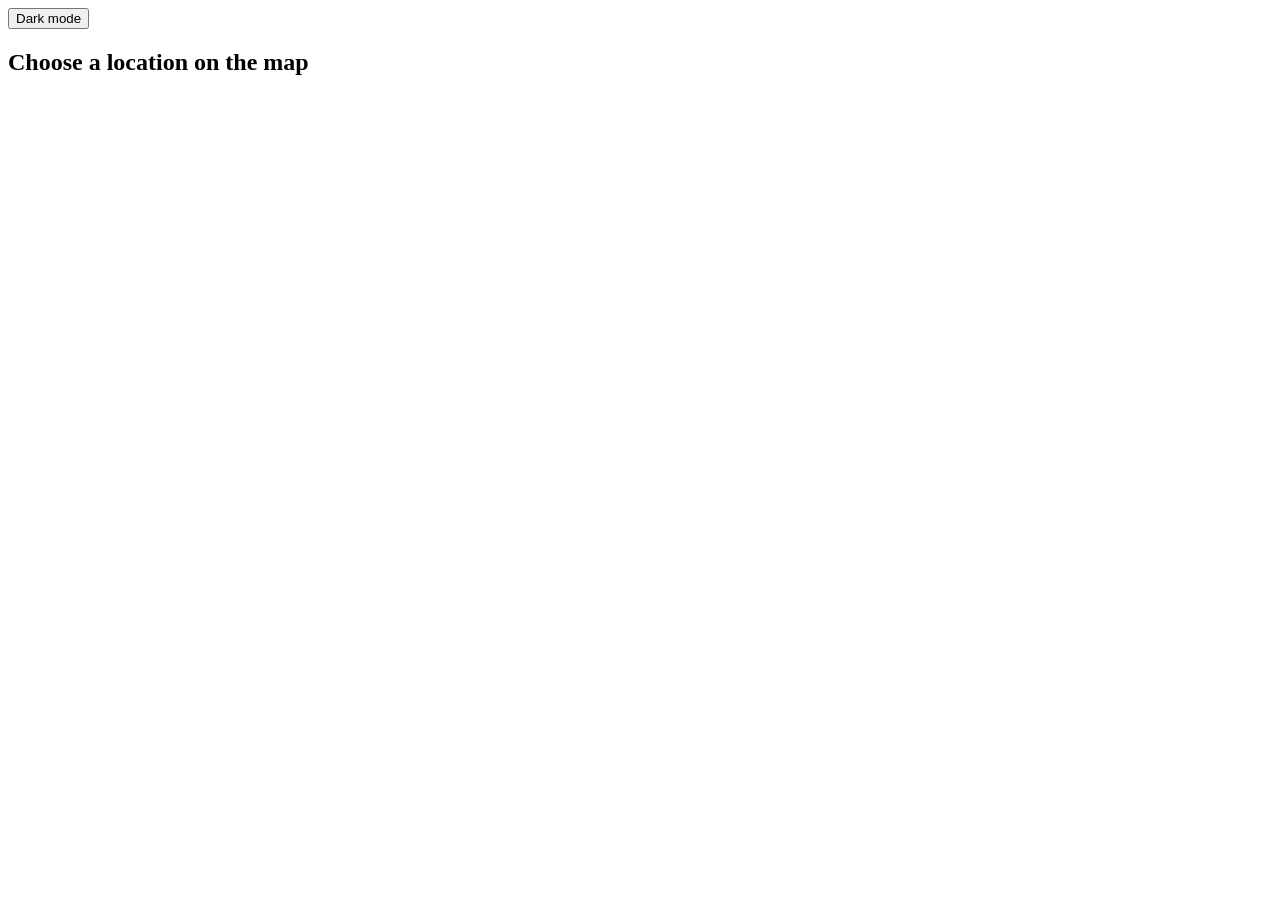
==== index.html @ 20ae3f91 "html file renamed to index from s and  I changed source of java script and css to main file" ====
<!DOCTYPE html>
<html lang="en">
<head>
    <meta charset="UTF-8">
    <meta name="viewport" content="width=device-width, initial-scale=1.0">
    <title>Trip</title>
    <link rel="stylesheet" href="https://static.neshan.org/sdk/mapboxgl/v1.13.2/neshan-sdk/v1.1.3/index.css">
    <link rel="stylesheet" href="css/style.css">
</head>
<body>
    <button>Dark mode</button>
    <div id="city">
        <h2 id="title">Choose a location on the map</h2>
    </div>
    <div id="map"></div>
    <div id="suggestions"></div>
    <script src="https://static.neshan.org/sdk/mapboxgl/v1.13.2/neshan-sdk/v1.1.3/index.js"></script>
    <script src="JavaScript/script.js"></script>
</body>
</html>
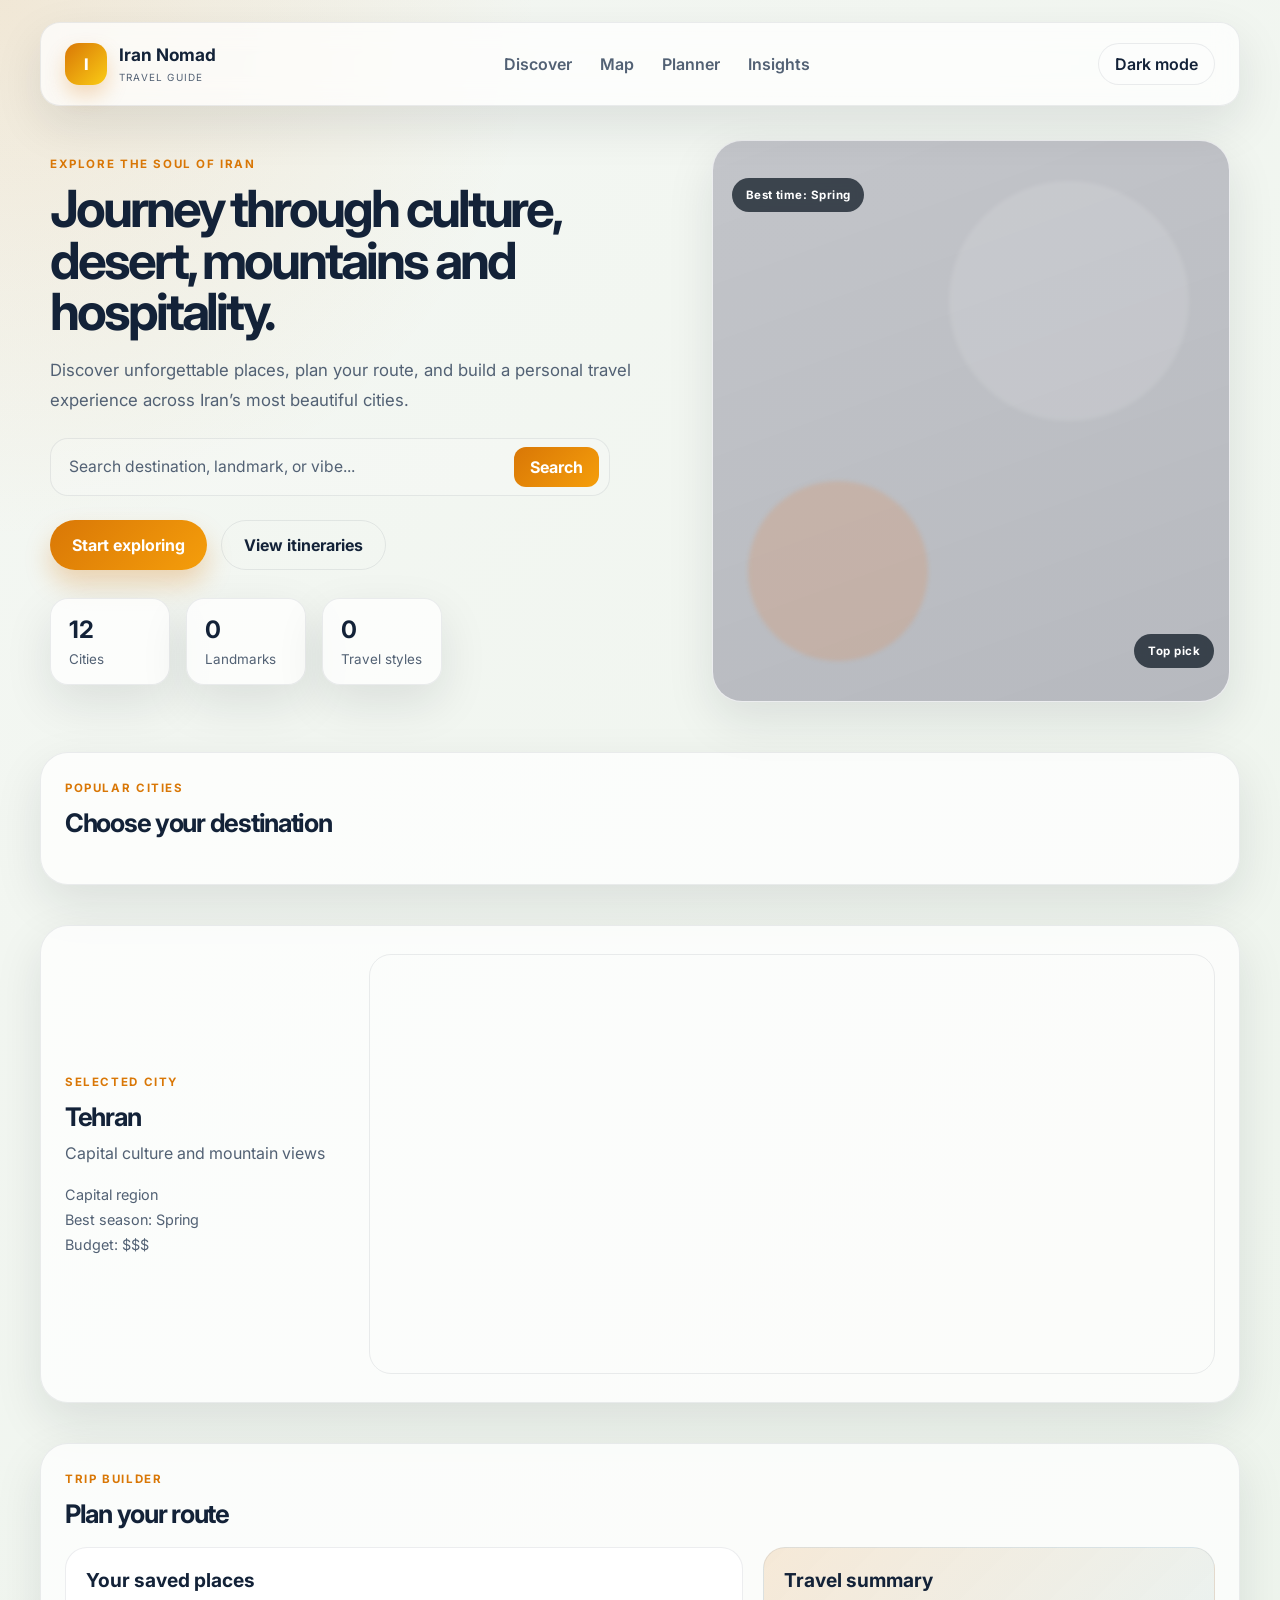
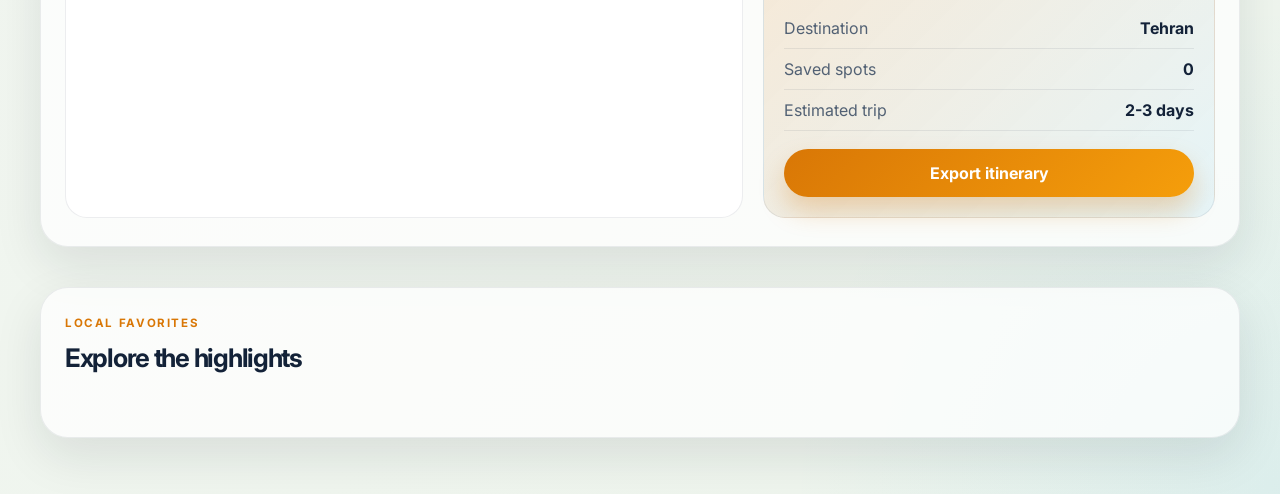
==== commit df3269e2: "user interface added and some little bug fix" ====
--- a/index.html
+++ b/index.html
@@ -3,17 +3,147 @@
 <head>
     <meta charset="UTF-8">
     <meta name="viewport" content="width=device-width, initial-scale=1.0">
-    <title>Trip</title>
+    <meta name="theme-color" content="#0f172a">
+    <title>Iran Nomad | Discover Iran</title>
+    <link rel="preconnect" href="https://fonts.googleapis.com">
+    <link rel="preconnect" href="https://fonts.gstatic.com" crossorigin>
+    <link href="https://fonts.googleapis.com/css2?family=Inter:wght@400;500;600;700;800&family=Vazirmatn:wght@400;500;700;800&display=swap" rel="stylesheet">
     <link rel="stylesheet" href="https://static.neshan.org/sdk/mapboxgl/v1.13.2/neshan-sdk/v1.1.3/index.css">
     <link rel="stylesheet" href="css/style.css">
 </head>
 <body>
-    <button>Dark mode</button>
-    <div id="city">
-        <h2 id="title">Choose a location on the map</h2>
+    <div class="page-shell">
+        <header class="topbar">
+            <div class="brand-wrap">
+                <div class="brand-mark">I</div>
+                <div>
+                    <span class="brand-name">Iran Nomad</span>
+                    <small>travel guide</small>
+                </div>
+            </div>
+
+            <nav class="main-nav">
+                <a href="#discover">Discover</a>
+                <a href="#map-panel">Map</a>
+                <a href="#planner">Planner</a>
+                <a href="#insights">Insights</a>
+            </nav>
+
+            <div class="header-actions">
+                <button id="theme-toggle" class="theme-toggle" type="button">
+                    <span>Dark mode</span>
+                </button>
+            </div>
+        </header>
+
+        <main>
+            <section class="hero" id="discover">
+                <div class="hero-copy">
+                    <p class="eyebrow">Explore the soul of Iran</p>
+                    <h1>Journey through culture, desert, mountains and hospitality.</h1>
+                    <p class="hero-text">
+                        Discover unforgettable places, plan your route, and build a personal travel experience across Iran’s most beautiful cities.
+                    </p>
+
+                    <div class="search-box">
+                        <input id="city-search" type="text" placeholder="Search destination, landmark, or vibe..." aria-label="Search destinations">
+                        <button type="button" class="search-btn">Search</button>
+                    </div>
+
+                    <div class="hero-actions">
+                        <button class="primary-btn" type="button">Start exploring</button>
+                        <button class="secondary-btn" type="button">View itineraries</button>
+                    </div>
+
+                    <div class="stats-row">
+                        <div class="stat-card">
+                            <strong id="city-total">12</strong>
+                            <span>Cities</span>
+                        </div>
+                        <div class="stat-card">
+                            <strong id="place-total">0</strong>
+                            <span>Landmarks</span>
+                        </div>
+                        <div class="stat-card">
+                            <strong id="category-total">0</strong>
+                            <span>Travel styles</span>
+                        </div>
+                    </div>
+                </div>
+
+                <div class="hero-visual">
+                    <div class="floating-badge badge-top">Best time: Spring</div>
+                    <div class="floating-badge badge-bottom">Top pick</div>
+                    <div class="hero-image-card">
+                        <div class="hero-art" aria-label="Iran landscape artwork"></div>
+                    </div>
+                </div>
+            </section>
+
+            <section class="city-picker-wrap">
+                <div class="section-heading">
+                    <p class="eyebrow">Popular cities</p>
+                    <h2>Choose your destination</h2>
+                </div>
+                <div id="city-selector" class="city-selector" aria-label="City selector"></div>
+            </section>
+
+            <section class="map-panel" id="map-panel">
+                <div class="map-info">
+                    <p class="eyebrow">Selected city</p>
+                    <h2 id="selected-city">Tehran</h2>
+                    <p id="city-subtitle">Capital culture and mountain views</p>
+                    <div class="city-meta">
+                        <span id="city-region">Capital region</span>
+                        <span id="city-season">Best season: Spring</span>
+                        <span id="city-budget">Budget: $$$</span>
+                    </div>
+                </div>
+
+                <div id="map" aria-label="Map of Iran"></div>
+            </section>
+
+            <section id="planner" class="planner-section">
+                <div class="section-heading">
+                    <p class="eyebrow">Trip builder</p>
+                    <h2>Plan your route</h2>
+                </div>
+
+                <div class="planner-grid">
+                    <div class="planner-panel">
+                        <h3>Your saved places</h3>
+                        <ul id="planner-list" class="planner-list"></ul>
+                    </div>
+                    <div class="planner-panel accent-panel">
+                        <h3>Travel summary</h3>
+                        <div class="summary-item">
+                            <span>Destination</span>
+                            <strong id="summary-city">Tehran</strong>
+                        </div>
+                        <div class="summary-item">
+                            <span>Saved spots</span>
+                            <strong id="summary-count">0</strong>
+                        </div>
+                        <div class="summary-item">
+                            <span>Estimated trip</span>
+                            <strong id="summary-trip">2-3 days</strong>
+                        </div>
+                        <button class="primary-btn full-width" type="button">Export itinerary</button>
+                    </div>
+                </div>
+            </section>
+
+            <section class="discover-grid" id="insights">
+                <div class="discover-header">
+                    <p class="eyebrow">Local favorites</p>
+                    <h2 id="title">Explore the highlights</h2>
+                </div>
+                <div class="filter-bar" id="filter-bar" aria-label="Attraction filters"></div>
+                <div id="suggestions" class="suggestions-grid"></div>
+            </section>
+        </main>
     </div>
-    <div id="map"></div>
-    <div id="suggestions"></div>
+
     <script src="https://static.neshan.org/sdk/mapboxgl/v1.13.2/neshan-sdk/v1.1.3/index.js"></script>
     <script src="JavaScript/script.js"></script>
 </body>
--- a/css/style.css
+++ b/css/style.css
@@ -0,0 +1,650 @@
+:root {
+    --bg: #f4f7f3;
+    --bg-soft: #edf4ec;
+    --panel: rgba(255, 255, 255, 0.72);
+    --panel-strong: #ffffff;
+    --card: #ffffff;
+    --text: #132238;
+    --text-soft: #526174;
+    --line: rgba(19, 34, 56, 0.08);
+    --accent: #d97706;
+    --accent-soft: rgba(217, 119, 6, 0.14);
+    --shadow: 0 18px 48px rgba(20, 32, 42, 0.10);
+    --success: #0f766e;
+}
+
+body.dark {
+    --bg: #08131e;
+    --bg-soft: #101f2f;
+    --panel: rgba(12, 20, 31, 0.78);
+    --panel-strong: #0f1d2d;
+    --card: #112235;
+    --text: #ecf3ff;
+    --text-soft: #b5c2d3;
+    --line: rgba(220, 231, 241, 0.08);
+    --accent: #fbbf24;
+    --accent-soft: rgba(251, 191, 36, 0.12);
+    --shadow: 0 18px 48px rgba(0, 0, 0, 0.35);
+    --success: #2dd4bf;
+}
+
+* {
+    box-sizing: border-box;
+}
+
+html {
+    scroll-behavior: smooth;
+}
+
+body {
+    margin: 0;
+    min-height: 100vh;
+    background:
+        radial-gradient(circle at top left, rgba(217, 119, 6, 0.12), transparent 22%),
+        radial-gradient(circle at bottom right, rgba(14, 165, 233, 0.08), transparent 20%),
+        linear-gradient(135deg, var(--bg) 0%, var(--bg-soft) 100%);
+    color: var(--text);
+    font-family: 'Inter', 'Vazirmatn', sans-serif;
+    transition: background 0.3s ease, color 0.3s ease;
+}
+
+button,
+input,
+select {
+    font: inherit;
+}
+
+img {
+    max-width: 100%;
+    display: block;
+}
+
+button {
+    cursor: pointer;
+}
+
+a {
+    color: inherit;
+}
+
+.page-shell {
+    width: min(1200px, calc(100% - 32px));
+    margin: 0 auto;
+    padding: 22px 0 56px;
+}
+
+.topbar {
+    display: flex;
+    align-items: center;
+    justify-content: space-between;
+    gap: 16px;
+    padding: 20px 24px;
+    background: var(--panel);
+    border: 1px solid var(--line);
+    border-radius: 20px;
+    backdrop-filter: blur(12px);
+    box-shadow: var(--shadow);
+    position: sticky;
+    top: 16px;
+    z-index: 20;
+}
+
+.brand-wrap {
+    display: inline-flex;
+    align-items: center;
+    gap: 12px;
+}
+
+.brand-mark {
+    width: 42px;
+    height: 42px;
+    display: grid;
+    place-items: center;
+    border-radius: 14px;
+    background: linear-gradient(135deg, #d97706, #facc15);
+    color: #fff;
+    font-weight: 800;
+    box-shadow: 0 10px 20px rgba(217, 119, 6, 0.25);
+}
+
+.brand-name {
+    display: block;
+    font-size: 1.08rem;
+    font-weight: 700;
+}
+
+.brand-wrap small {
+    color: var(--text-soft);
+    letter-spacing: 0.12em;
+    text-transform: uppercase;
+    font-size: 0.62rem;
+}
+
+.main-nav {
+    display: flex;
+    align-items: center;
+    gap: 28px;
+}
+
+.main-nav a {
+    text-decoration: none;
+    color: var(--text-soft);
+    font-weight: 600;
+    transition: color 0.2s ease;
+}
+
+.main-nav a:hover {
+    color: var(--text);
+}
+
+.header-actions {
+    display: flex;
+    align-items: center;
+    gap: 12px;
+}
+
+.theme-toggle {
+    border: 1px solid var(--line);
+    background: rgba(255,255,255,0.15);
+    color: var(--text);
+    border-radius: 999px;
+    padding: 10px 16px;
+    font-weight: 600;
+    transition: transform 0.2s ease, background 0.2s ease;
+}
+
+.theme-toggle:hover {
+    transform: translateY(-1px);
+}
+
+.hero {
+    display: grid;
+    grid-template-columns: 1.1fr 0.9fr;
+    gap: 28px;
+    align-items: center;
+    padding: 34px 10px 10px;
+}
+
+.hero-copy {
+    padding: 14px 0;
+}
+
+.eyebrow {
+    margin: 0 0 12px;
+    color: var(--accent);
+    text-transform: uppercase;
+    letter-spacing: 0.14em;
+    font-size: 0.72rem;
+    font-weight: 700;
+}
+
+.hero h1 {
+    margin: 0;
+    font-size: clamp(2.6rem, 4vw, 4.6rem);
+    line-height: 1;
+    letter-spacing: -0.06em;
+}
+
+.hero-text {
+    margin-top: 18px;
+    max-width: 620px;
+    color: var(--text-soft);
+    font-size: 1.05rem;
+    line-height: 1.8;
+}
+
+.search-box {
+    margin-top: 22px;
+    display: flex;
+    align-items: center;
+    gap: 12px;
+    background: rgba(255,255,255,0.2);
+    border: 1px solid var(--line);
+    border-radius: 18px;
+    padding: 8px 10px 8px 16px;
+    max-width: 560px;
+}
+
+.search-box input {
+    flex: 1;
+    border: none;
+    outline: none;
+    background: transparent;
+    color: var(--text);
+    font-size: 0.98rem;
+    min-width: 0;
+}
+
+.search-box input::placeholder {
+    color: var(--text-soft);
+}
+
+.search-btn {
+    border: none;
+    border-radius: 12px;
+    background: linear-gradient(135deg, var(--accent), #f59e0b);
+    color: #fff;
+    padding: 10px 16px;
+    font-weight: 700;
+}
+
+.hero-actions {
+    margin-top: 24px;
+    display: flex;
+    gap: 14px;
+    flex-wrap: wrap;
+}
+
+.primary-btn,
+.secondary-btn {
+    border: none;
+    border-radius: 999px;
+    padding: 14px 22px;
+    font-weight: 700;
+    transition: transform 0.2s ease, box-shadow 0.2s ease;
+}
+
+.primary-btn:hover,
+.secondary-btn:hover {
+    transform: translateY(-1px);
+}
+
+.primary-btn {
+    background: linear-gradient(135deg, var(--accent), #f59e0b);
+    color: #fff;
+    box-shadow: 0 14px 26px rgba(217, 119, 6, 0.28);
+}
+
+.secondary-btn {
+    background: transparent;
+    border: 1px solid var(--line);
+    color: var(--text);
+}
+
+.stats-row {
+    display: flex;
+    gap: 16px;
+    flex-wrap: wrap;
+    margin-top: 28px;
+}
+
+.stat-card {
+    min-width: 120px;
+    padding: 16px 18px;
+    background: var(--panel);
+    border: 1px solid var(--line);
+    border-radius: 18px;
+    box-shadow: var(--shadow);
+}
+
+.stat-card strong {
+    display: block;
+    font-size: 1.5rem;
+    margin-bottom: 4px;
+}
+
+.stat-card span {
+    color: var(--text-soft);
+    font-size: 0.84rem;
+}
+
+.hero-visual {
+    position: relative;
+    min-height: 520px;
+    display: grid;
+    place-items: center;
+}
+
+.hero-image-card {
+    width: min(100%, 520px);
+    border-radius: 30px;
+    overflow: hidden;
+    background: var(--card);
+    box-shadow: var(--shadow);
+    border: 1px solid var(--line);
+}
+
+.hero-art {
+    position: relative;
+    width: 100%;
+    height: 560px;
+    background:
+        linear-gradient(160deg, rgba(15, 23, 42, 0.25), rgba(15, 23, 42, 0.3)),
+        url('https://images.unsplash.com/photo-1516891883546-73d7836c99f7?auto=format&fit=crop&w=1200&q=80') center/cover no-repeat;
+}
+
+.hero-art::before,
+.hero-art::after {
+    content: "";
+    position: absolute;
+    border-radius: 50%;
+    filter: blur(2px);
+}
+
+.hero-art::before {
+    width: 240px;
+    height: 240px;
+    right: 40px;
+    top: 40px;
+    background: rgba(255,255,255,0.12);
+}
+
+.hero-art::after {
+    width: 180px;
+    height: 180px;
+    left: 35px;
+    bottom: 40px;
+    background: rgba(249, 115, 22, 0.15);
+}
+
+.floating-badge {
+    position: absolute;
+    padding: 10px 14px;
+    border-radius: 999px;
+    background: rgba(8, 19, 30, 0.72);
+    color: #fff;
+    font-size: 0.72rem;
+    font-weight: 700;
+    letter-spacing: 0.04em;
+    backdrop-filter: blur(6px);
+    z-index: 2;
+}
+
+.badge-top {
+    top: 38px;
+    left: 20px;
+}
+
+.badge-bottom {
+    right: 16px;
+    bottom: 34px;
+}
+
+.city-picker-wrap,
+.map-panel,
+.discover-grid,
+.planner-section {
+    margin-top: 40px;
+    background: var(--panel);
+    border: 1px solid var(--line);
+    border-radius: 28px;
+    box-shadow: var(--shadow);
+    padding: 28px 24px;
+}
+
+.section-heading,
+.discover-header {
+    margin-bottom: 18px;
+}
+
+.section-heading h2,
+.discover-header h2,
+.map-info h2 {
+    margin: 0;
+    font-size: clamp(1.6rem, 2vw, 2.5rem);
+    letter-spacing: -0.05em;
+}
+
+.city-selector {
+    display: flex;
+    flex-wrap: wrap;
+    gap: 12px;
+}
+
+.city-chip {
+    border: 1px solid var(--line);
+    background: transparent;
+    color: var(--text);
+    border-radius: 999px;
+    padding: 10px 16px;
+    font-weight: 600;
+    transition: all 0.2s ease;
+}
+
+.city-chip:hover,
+.city-chip.active {
+    background: linear-gradient(135deg, var(--accent), #f59e0b);
+    color: white;
+    border-color: transparent;
+    box-shadow: 0 12px 24px rgba(217, 119, 6, 0.22);
+}
+
+.map-panel {
+    display: grid;
+    grid-template-columns: 280px 1fr;
+    gap: 24px;
+    align-items: center;
+}
+
+.map-info {
+    padding-right: 8px;
+}
+
+#city-subtitle {
+    color: var(--text-soft);
+    margin-top: 8px;
+    line-height: 1.7;
+}
+
+.city-meta {
+    display: flex;
+    flex-direction: column;
+    gap: 8px;
+    margin-top: 18px;
+    color: var(--text-soft);
+    font-size: 0.9rem;
+}
+
+#map {
+    width: 100%;
+    min-height: 420px;
+    border-radius: 22px;
+    overflow: hidden;
+    border: 1px solid var(--line);
+    box-shadow: inset 0 0 0 1px rgba(255,255,255,0.08);
+}
+
+.planner-grid {
+    display: grid;
+    grid-template-columns: 1.2fr 0.8fr;
+    gap: 20px;
+}
+
+.planner-panel {
+    background: var(--card);
+    border: 1px solid var(--line);
+    border-radius: 22px;
+    padding: 20px;
+}
+
+.planner-panel h3 {
+    margin: 0 0 16px;
+    font-size: 1.2rem;
+}
+
+.planner-list {
+    list-style: none;
+    margin: 0;
+    padding: 0;
+    display: flex;
+    flex-direction: column;
+    gap: 12px;
+}
+
+.planner-item {
+    display: flex;
+    justify-content: space-between;
+    align-items: center;
+    gap: 12px;
+    padding: 12px 14px;
+    border: 1px solid var(--line);
+    border-radius: 14px;
+    background: rgba(255,255,255,0.04);
+}
+
+.planner-item strong {
+    display: block;
+    font-size: 0.96rem;
+}
+
+.planner-item small {
+    color: var(--text-soft);
+}
+
+.planner-item button {
+    border: none;
+    background: transparent;
+    color: var(--accent);
+    font-weight: 700;
+}
+
+.planner-empty {
+    padding: 16px;
+    border-radius: 14px;
+    border: 1px dashed var(--line);
+    color: var(--text-soft);
+}
+
+.accent-panel {
+    background: linear-gradient(135deg, rgba(217, 119, 6, 0.14), rgba(14, 165, 233, 0.08));
+}
+
+.summary-item {
+    display: flex;
+    justify-content: space-between;
+    gap: 12px;
+    padding: 10px 0;
+    border-bottom: 1px solid var(--line);
+    color: var(--text-soft);
+}
+
+.summary-item strong {
+    color: var(--text);
+}
+
+.full-width {
+    width: 100%;
+    margin-top: 18px;
+}
+
+.filter-bar {
+    display: flex;
+    flex-wrap: wrap;
+    gap: 10px;
+    margin-bottom: 18px;
+}
+
+.filter-chip {
+    border: 1px solid var(--line);
+    background: transparent;
+    color: var(--text-soft);
+    border-radius: 999px;
+    padding: 8px 12px;
+    font-weight: 600;
+}
+
+.filter-chip.active {
+    background: var(--accent-soft);
+    color: var(--accent);
+    border-color: transparent;
+}
+
+.suggestions-grid {
+    display: grid;
+    grid-template-columns: repeat(auto-fit, minmax(220px, 1fr));
+    gap: 18px;
+}
+
+.place-card {
+    background: var(--card);
+    border: 1px solid var(--line);
+    border-radius: 22px;
+    overflow: hidden;
+    box-shadow: 0 12px 30px rgba(15, 23, 42, 0.08);
+    transition: transform 0.2s ease, box-shadow 0.2s ease;
+}
+
+.place-card:hover {
+    transform: translateY(-6px);
+    box-shadow: 0 16px 34px rgba(15, 23, 42, 0.12);
+}
+
+.place-card img {
+    width: 100%;
+    height: 180px;
+    object-fit: cover;
+}
+
+.place-card .card-body {
+    padding: 14px 14px 16px;
+}
+
+.place-card h3 {
+    margin: 0 0 8px;
+    font-size: 1.02rem;
+}
+
+.place-card p {
+    margin: 0;
+    color: var(--text-soft);
+    line-height: 1.7;
+    font-size: 0.92rem;
+}
+
+.save-btn {
+    margin-top: 12px;
+    border: 1px solid var(--line);
+    background: transparent;
+    color: var(--text);
+    border-radius: 999px;
+    padding: 8px 12px;
+    font-weight: 700;
+}
+
+.save-btn.saved {
+    background: rgba(15, 118, 110, 0.12);
+    border-color: rgba(15, 118, 110, 0.24);
+    color: var(--success);
+}
+
+@media (max-width: 900px) {
+    .topbar {
+        flex-wrap: wrap;
+        justify-content: center;
+    }
+
+    .hero,
+    .map-panel,
+    .planner-grid {
+        grid-template-columns: 1fr;
+    }
+}
+
+@media (max-width: 560px) {
+    .page-shell {
+        width: min(100% - 20px, 1200px);
+    }
+
+    .topbar {
+        padding: 16px 18px;
+    }
+
+    .main-nav {
+        width: 100%;
+        justify-content: center;
+        gap: 14px;
+    }
+
+    .hero h1 {
+        font-size: 2.5rem;
+    }
+
+    .hero-art {
+        height: 420px;
+    }
+
+    .search-box {
+        flex-direction: column;
+        align-items: stretch;
+    }
+}
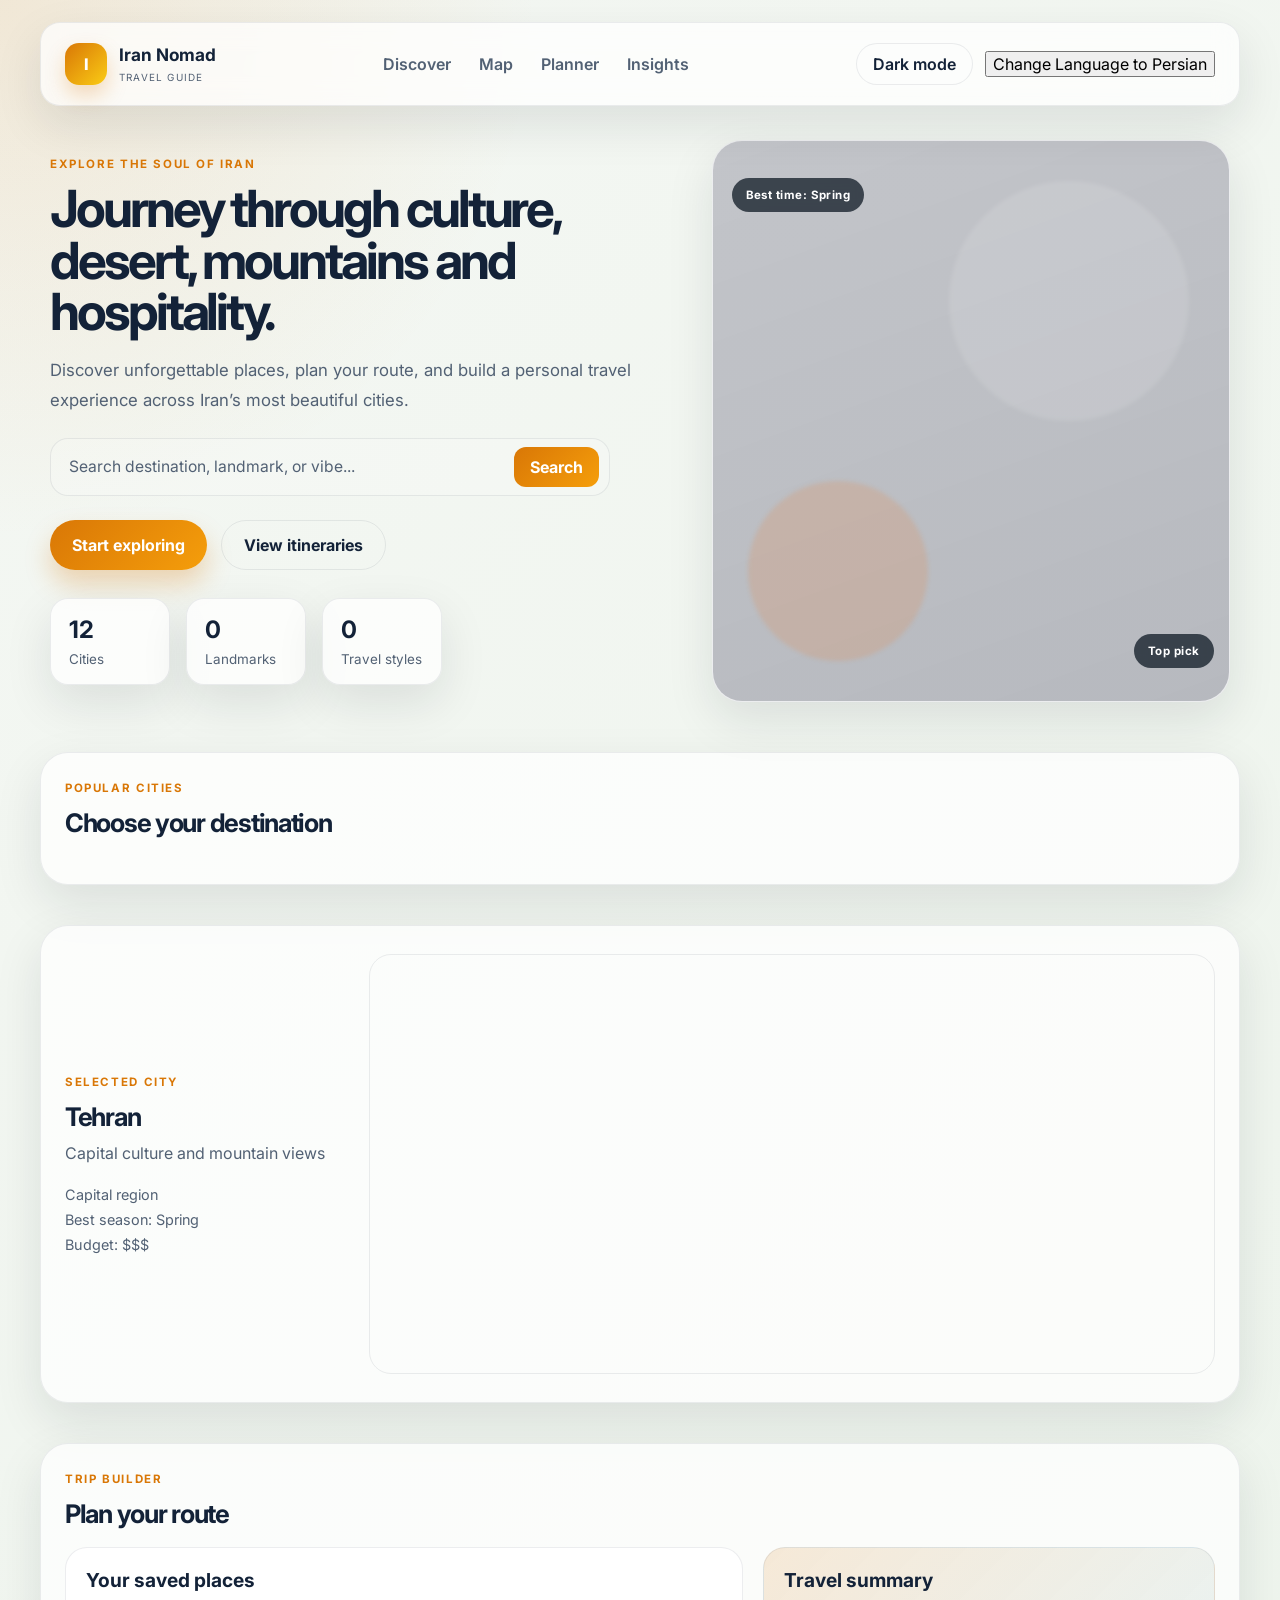
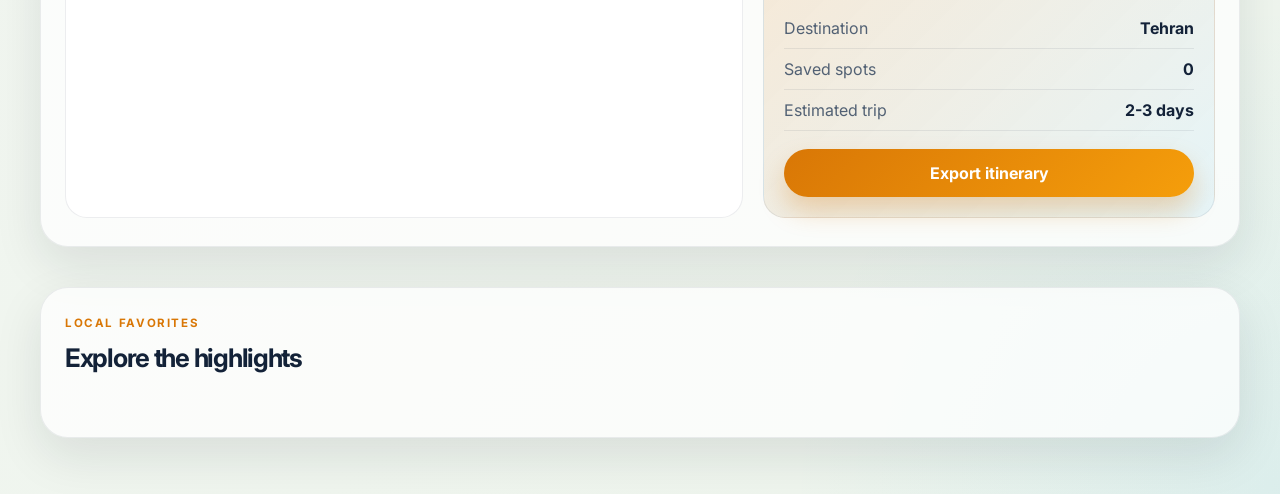
==== commit 80470a6e: "added data-i18n for translate dictionary for a lot of tags in JS and added change language button" ====
--- a/index.html
+++ b/index.html
@@ -17,21 +17,24 @@
             <div class="brand-wrap">
                 <div class="brand-mark">I</div>
                 <div>
-                    <span class="brand-name">Iran Nomad</span>
-                    <small>travel guide</small>
+                    <span class="brand-name" data-i18n="name">Iran Nomad</span>
+                    <small data-i18n="n">travel guide</small>
                 </div>
             </div>
 
             <nav class="main-nav">
-                <a href="#discover">Discover</a>
-                <a href="#map-panel">Map</a>
-                <a href="#planner">Planner</a>
-                <a href="#insights">Insights</a>
+                <a href="#discover" data-i18n="discover">Discover</a>
+                <a href="#map-panel" data-i18n="map">Map</a>
+                <a href="#planner" data-i18n="planner">Planner</a>
+                <a href="#insights" data-i18n="insights">Insights</a>
             </nav>
 
             <div class="header-actions">
                 <button id="theme-toggle" class="theme-toggle" type="button">
                     <span>Dark mode</span>
+                </button>
+                <button id="change-Language" class="change-Language" type="button">
+                    <span data-i18n="languageButton">Change Language to Persian</span>
                 </button>
             </div>
         </header>
@@ -39,34 +42,34 @@
         <main>
             <section class="hero" id="discover">
                 <div class="hero-copy">
-                    <p class="eyebrow">Explore the soul of Iran</p>
-                    <h1>Journey through culture, desert, mountains and hospitality.</h1>
-                    <p class="hero-text">
+                    <p class="eyebrow" data-i18n="text">Explore the soul of Iran</p>
+                    <h1 data-i18n="p">Journey through culture, desert, mountains and hospitality.</h1>
+                    <p class="hero-text" data-i18n="t">
                         Discover unforgettable places, plan your route, and build a personal travel experience across Iran’s most beautiful cities.
                     </p>
 
                     <div class="search-box">
-                        <input id="city-search" type="text" placeholder="Search destination, landmark, or vibe..." aria-label="Search destinations">
-                        <button type="button" class="search-btn">Search</button>
+                        <input id="city-search" type="text" placeholder="Search destination, landmark, or vibe..." aria-label="Search destinations" data-i18n-placeholder="searchbox">
+                        <button type="button" class="search-btn" data-i18n="searchbtn">Search</button>
                     </div>
 
                     <div class="hero-actions">
-                        <button class="primary-btn" type="button">Start exploring</button>
-                        <button class="secondary-btn" type="button">View itineraries</button>
+                        <button class="primary-btn" type="button" data-i18n="Start">Start exploring</button>
+                        <button class="secondary-btn" type="button" data-i18n="View">View itineraries</button>
                     </div>
 
                     <div class="stats-row">
                         <div class="stat-card">
                             <strong id="city-total">12</strong>
-                            <span>Cities</span>
+                            <span data-i18n="citi">Cities</span>
                         </div>
                         <div class="stat-card">
                             <strong id="place-total">0</strong>
-                            <span>Landmarks</span>
+                            <span data-i18n="land">Landmarks</span>
                         </div>
                         <div class="stat-card">
                             <strong id="category-total">0</strong>
-                            <span>Travel styles</span>
+                            <span data-i18n="Travel">Travel styles</span>
                         </div>
                     </div>
                 </div>
@@ -82,15 +85,15 @@
 
             <section class="city-picker-wrap">
                 <div class="section-heading">
-                    <p class="eyebrow">Popular cities</p>
-                    <h2>Choose your destination</h2>
+                    <p class="eyebrow" data-i18n="c">Popular cities</p>
+                    <h2 data-i18n="destination">Choose your destination</h2>
                 </div>
                 <div id="city-selector" class="city-selector" aria-label="City selector"></div>
             </section>
 
             <section class="map-panel" id="map-panel">
                 <div class="map-info">
-                    <p class="eyebrow">Selected city</p>
+                    <p class="eyebrow" data-i18n="selected">Selected city</p>
                     <h2 id="selected-city">Tehran</h2>
                     <p id="city-subtitle">Capital culture and mountain views</p>
                     <div class="city-meta">
@@ -135,7 +138,7 @@
 
             <section class="discover-grid" id="insights">
                 <div class="discover-header">
-                    <p class="eyebrow">Local favorites</p>
+                    <p class="eyebrow" data-i18n="Local">Local favorites</p>
                     <h2 id="title">Explore the highlights</h2>
                 </div>
                 <div class="filter-bar" id="filter-bar" aria-label="Attraction filters"></div>
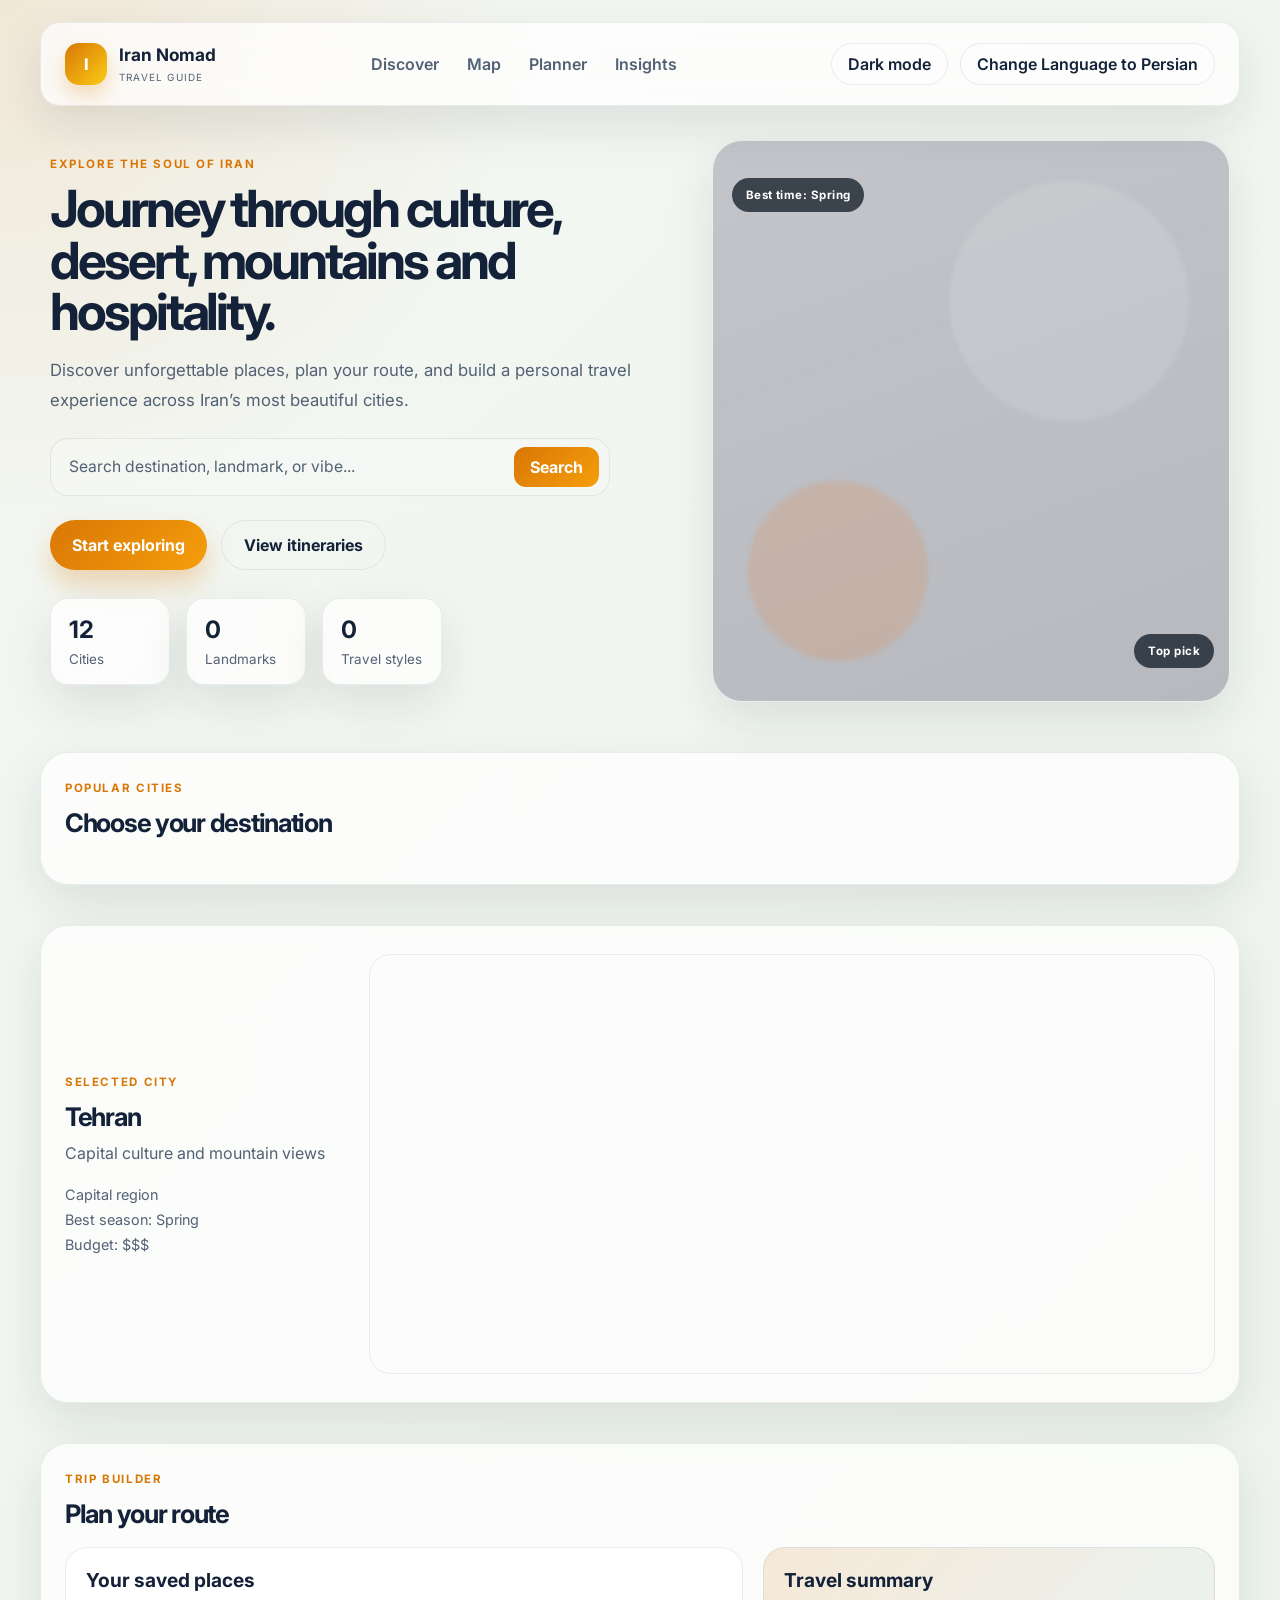
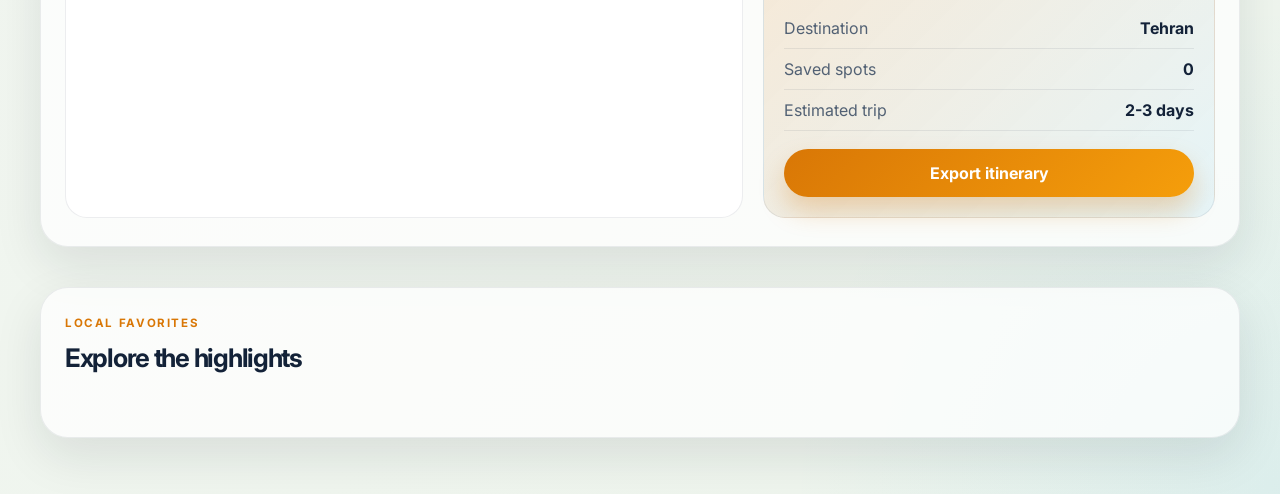
==== commit 145c9283: "added data-i18n in plan section and city meta and for h3s  in planner grid and for export itinerary " ====
--- a/index.html
+++ b/index.html
@@ -97,9 +97,9 @@
                     <h2 id="selected-city">Tehran</h2>
                     <p id="city-subtitle">Capital culture and mountain views</p>
                     <div class="city-meta">
-                        <span id="city-region">Capital region</span>
-                        <span id="city-season">Best season: Spring</span>
-                        <span id="city-budget">Budget: $$$</span>
+                        <span id="city-region" data-i18n="Capital">Capital region</span>
+                        <span id="city-season" data-i18n="citySeason">Best season: Spring</span>
+                        <span id="city-budget" data-i18n="cityBudget">Budget: $$$</span>
                     </div>
                 </div>
 
@@ -108,30 +108,30 @@
 
             <section id="planner" class="planner-section">
                 <div class="section-heading">
-                    <p class="eyebrow">Trip builder</p>
-                    <h2>Plan your route</h2>
+                    <p class="eyebrow" data-i18n="trip">Trip builder</p>
+                    <h2 data-i18n="route">Plan your route</h2>
                 </div>
 
                 <div class="planner-grid">
                     <div class="planner-panel">
-                        <h3>Your saved places</h3>
+                        <h3 data-i18n="save">Your saved places</h3>
                         <ul id="planner-list" class="planner-list"></ul>
                     </div>
                     <div class="planner-panel accent-panel">
-                        <h3>Travel summary</h3>
+                        <h3 data-i18n="summary">Travel summary</h3>
                         <div class="summary-item">
-                            <span>Destination</span>
+                            <span data-i18n="des">Destination</span>
                             <strong id="summary-city">Tehran</strong>
                         </div>
                         <div class="summary-item">
-                            <span>Saved spots</span>
+                            <span data-i18n="saved">Saved spots</span>
                             <strong id="summary-count">0</strong>
                         </div>
                         <div class="summary-item">
-                            <span>Estimated trip</span>
+                            <span data-i18n="Estimated">Estimated trip</span>
                             <strong id="summary-trip">2-3 days</strong>
                         </div>
-                        <button class="primary-btn full-width" type="button">Export itinerary</button>
+                        <button class="primary-btn full-width" type="button" data-i18n="Export">Export itinerary</button>
                     </div>
                 </div>
             </section>
--- a/css/style.css
+++ b/css/style.css
@@ -157,6 +157,20 @@
     transform: translateY(-1px);
 }
 
+.change-Language {
+    border: 1px solid var(--line);
+    background: rgba(255,255,255,0.15);
+    color: var(--text);
+    border-radius: 999px;
+    padding: 10px 16px;
+    font-weight: 600;
+    transition: transform 0.2s ease, background 0.2s ease;
+}
+
+.change-Language:hover {
+    transform: translateY(-1px);
+}
+
 .hero {
     display: grid;
     grid-template-columns: 1.1fr 0.9fr;
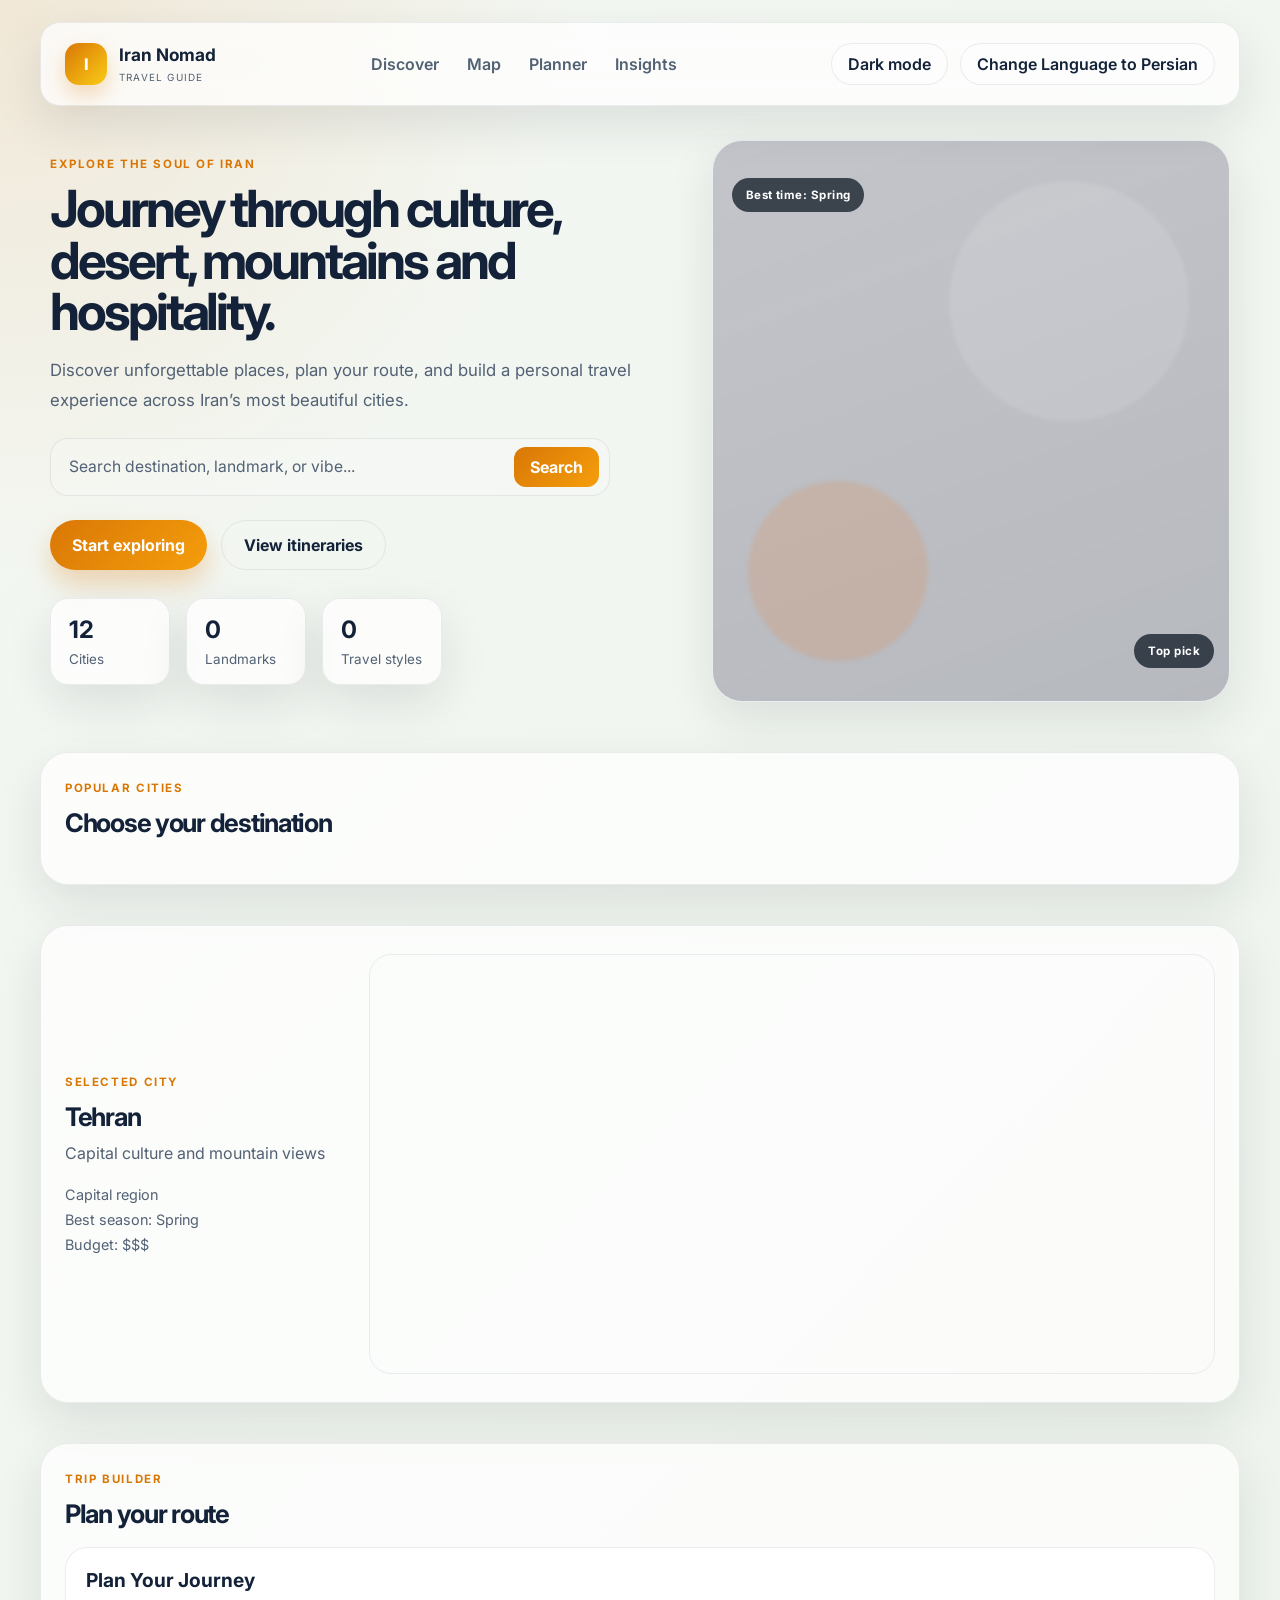
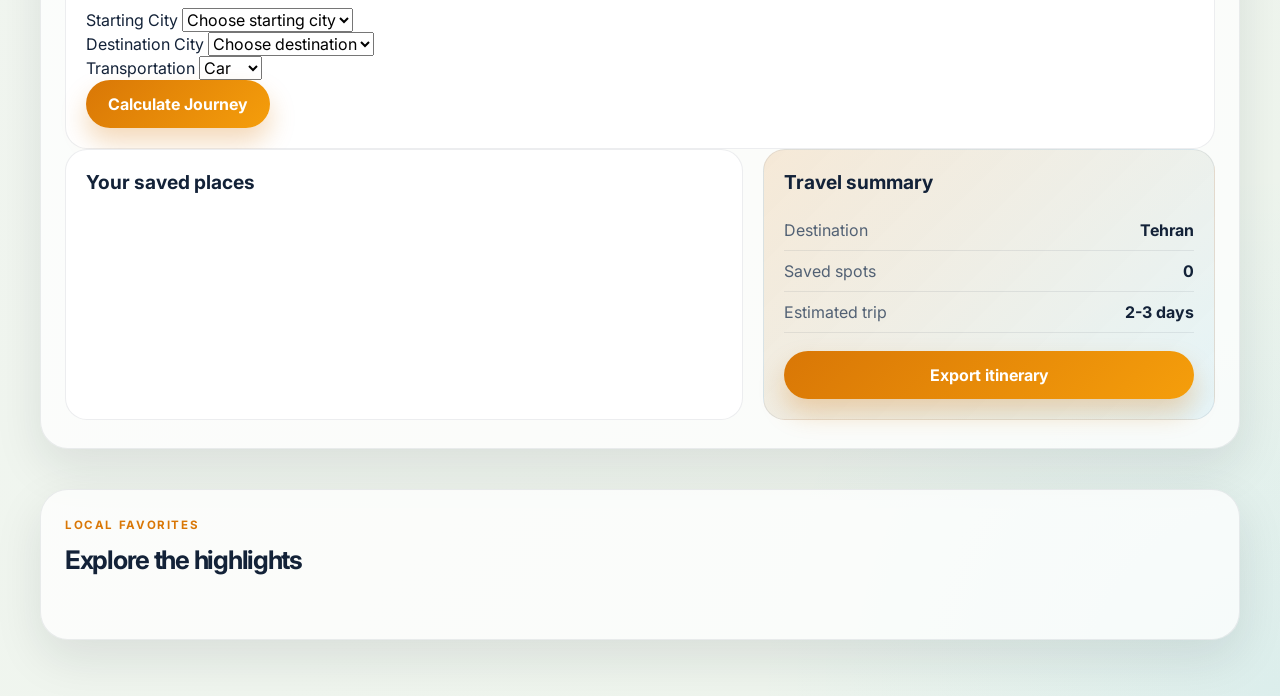
==== commit b17e577c: "added Route planner in html and code sorted" ====
--- a/index.html
+++ b/index.html
@@ -1,153 +1,291 @@
-<!DOCTYPE html>
+<!doctype html>
 <html lang="en">
-<head>
-    <meta charset="UTF-8">
-    <meta name="viewport" content="width=device-width, initial-scale=1.0">
-    <meta name="theme-color" content="#0f172a">
+  <head>
+    <meta charset="UTF-8" />
+    <meta name="viewport" content="width=device-width, initial-scale=1.0" />
+    <meta name="theme-color" content="#0f172a" />
     <title>Iran Nomad | Discover Iran</title>
-    <link rel="preconnect" href="https://fonts.googleapis.com">
-    <link rel="preconnect" href="https://fonts.gstatic.com" crossorigin>
-    <link href="https://fonts.googleapis.com/css2?family=Inter:wght@400;500;600;700;800&family=Vazirmatn:wght@400;500;700;800&display=swap" rel="stylesheet">
-    <link rel="stylesheet" href="https://static.neshan.org/sdk/mapboxgl/v1.13.2/neshan-sdk/v1.1.3/index.css">
-    <link rel="stylesheet" href="css/style.css">
-</head>
-<body>
+    <link rel="preconnect" href="https://fonts.googleapis.com" />
+    <link rel="preconnect" href="https://fonts.gstatic.com" crossorigin />
+    <link
+      href="https://fonts.googleapis.com/css2?family=Inter:wght@400;500;600;700;800&family=Vazirmatn:wght@400;500;700;800&display=swap"
+      rel="stylesheet"
+    />
+    <link
+      rel="stylesheet"
+      href="https://static.neshan.org/sdk/mapboxgl/v1.13.2/neshan-sdk/v1.1.3/index.css"
+    />
+    <link rel="stylesheet" href="css/style.css" />
+  </head>
+  <body>
     <div class="page-shell">
-        <header class="topbar">
-            <div class="brand-wrap">
-                <div class="brand-mark">I</div>
-                <div>
-                    <span class="brand-name" data-i18n="name">Iran Nomad</span>
-                    <small data-i18n="n">travel guide</small>
-                </div>
-            </div>
-
-            <nav class="main-nav">
-                <a href="#discover" data-i18n="discover">Discover</a>
-                <a href="#map-panel" data-i18n="map">Map</a>
-                <a href="#planner" data-i18n="planner">Planner</a>
-                <a href="#insights" data-i18n="insights">Insights</a>
-            </nav>
-
-            <div class="header-actions">
-                <button id="theme-toggle" class="theme-toggle" type="button">
-                    <span>Dark mode</span>
-                </button>
-                <button id="change-Language" class="change-Language" type="button">
-                    <span data-i18n="languageButton">Change Language to Persian</span>
-                </button>
-            </div>
-        </header>
-
-        <main>
-            <section class="hero" id="discover">
-                <div class="hero-copy">
-                    <p class="eyebrow" data-i18n="text">Explore the soul of Iran</p>
-                    <h1 data-i18n="p">Journey through culture, desert, mountains and hospitality.</h1>
-                    <p class="hero-text" data-i18n="t">
-                        Discover unforgettable places, plan your route, and build a personal travel experience across Iran’s most beautiful cities.
-                    </p>
-
-                    <div class="search-box">
-                        <input id="city-search" type="text" placeholder="Search destination, landmark, or vibe..." aria-label="Search destinations" data-i18n-placeholder="searchbox">
-                        <button type="button" class="search-btn" data-i18n="searchbtn">Search</button>
-                    </div>
-
-                    <div class="hero-actions">
-                        <button class="primary-btn" type="button" data-i18n="Start">Start exploring</button>
-                        <button class="secondary-btn" type="button" data-i18n="View">View itineraries</button>
-                    </div>
-
-                    <div class="stats-row">
-                        <div class="stat-card">
-                            <strong id="city-total">12</strong>
-                            <span data-i18n="citi">Cities</span>
-                        </div>
-                        <div class="stat-card">
-                            <strong id="place-total">0</strong>
-                            <span data-i18n="land">Landmarks</span>
-                        </div>
-                        <div class="stat-card">
-                            <strong id="category-total">0</strong>
-                            <span data-i18n="Travel">Travel styles</span>
-                        </div>
-                    </div>
-                </div>
-
-                <div class="hero-visual">
-                    <div class="floating-badge badge-top">Best time: Spring</div>
-                    <div class="floating-badge badge-bottom">Top pick</div>
-                    <div class="hero-image-card">
-                        <div class="hero-art" aria-label="Iran landscape artwork"></div>
-                    </div>
-                </div>
-            </section>
-
-            <section class="city-picker-wrap">
-                <div class="section-heading">
-                    <p class="eyebrow" data-i18n="c">Popular cities</p>
-                    <h2 data-i18n="destination">Choose your destination</h2>
-                </div>
-                <div id="city-selector" class="city-selector" aria-label="City selector"></div>
-            </section>
-
-            <section class="map-panel" id="map-panel">
-                <div class="map-info">
-                    <p class="eyebrow" data-i18n="selected">Selected city</p>
-                    <h2 id="selected-city">Tehran</h2>
-                    <p id="city-subtitle">Capital culture and mountain views</p>
-                    <div class="city-meta">
-                        <span id="city-region" data-i18n="Capital">Capital region</span>
-                        <span id="city-season" data-i18n="citySeason">Best season: Spring</span>
-                        <span id="city-budget" data-i18n="cityBudget">Budget: $$$</span>
-                    </div>
-                </div>
-
-                <div id="map" aria-label="Map of Iran"></div>
-            </section>
-
-            <section id="planner" class="planner-section">
-                <div class="section-heading">
-                    <p class="eyebrow" data-i18n="trip">Trip builder</p>
-                    <h2 data-i18n="route">Plan your route</h2>
-                </div>
-
-                <div class="planner-grid">
-                    <div class="planner-panel">
-                        <h3 data-i18n="save">Your saved places</h3>
-                        <ul id="planner-list" class="planner-list"></ul>
-                    </div>
-                    <div class="planner-panel accent-panel">
-                        <h3 data-i18n="summary">Travel summary</h3>
-                        <div class="summary-item">
-                            <span data-i18n="des">Destination</span>
-                            <strong id="summary-city">Tehran</strong>
-                        </div>
-                        <div class="summary-item">
-                            <span data-i18n="saved">Saved spots</span>
-                            <strong id="summary-count">0</strong>
-                        </div>
-                        <div class="summary-item">
-                            <span data-i18n="Estimated">Estimated trip</span>
-                            <strong id="summary-trip">2-3 days</strong>
-                        </div>
-                        <button class="primary-btn full-width" type="button" data-i18n="Export">Export itinerary</button>
-                    </div>
-                </div>
-            </section>
-
-            <section class="discover-grid" id="insights">
-                <div class="discover-header">
-                    <p class="eyebrow" data-i18n="Local">Local favorites</p>
-                    <h2 id="title">Explore the highlights</h2>
-                </div>
-                <div class="filter-bar" id="filter-bar" aria-label="Attraction filters"></div>
-                <div id="suggestions" class="suggestions-grid"></div>
-            </section>
-        </main>
+      <header class="topbar">
+        <div class="brand-wrap">
+          <div class="brand-mark">I</div>
+          <div>
+            <span class="brand-name" data-i18n="name">Iran Nomad</span>
+            <small data-i18n="n">travel guide</small>
+          </div>
+        </div>
+
+        <nav class="main-nav">
+          <a href="#discover" data-i18n="discover">Discover</a>
+          <a href="#map-panel" data-i18n="map">Map</a>
+          <a href="#planner" data-i18n="planner">Planner</a>
+          <a href="#insights" data-i18n="insights">Insights</a>
+        </nav>
+
+        <div class="header-actions">
+          <button id="theme-toggle" class="theme-toggle" type="button">
+            <span>Dark mode</span>
+          </button>
+          <button id="change-Language" class="change-Language" type="button">
+            <span data-i18n="languageButton">Change Language to Persian</span>
+          </button>
+        </div>
+      </header>
+
+      <main>
+        <section class="hero" id="discover">
+          <div class="hero-copy">
+            <p class="eyebrow" data-i18n="text">Explore the soul of Iran</p>
+            <h1 data-i18n="p">
+              Journey through culture, desert, mountains and hospitality.
+            </h1>
+            <p class="hero-text" data-i18n="t">
+              Discover unforgettable places, plan your route, and build a
+              personal travel experience across Iran’s most beautiful cities.
+            </p>
+
+            <div class="search-box">
+              <input
+                id="city-search"
+                type="text"
+                placeholder="Search destination, landmark, or vibe..."
+                aria-label="Search destinations"
+                data-i18n-placeholder="searchbox"
+              />
+              <button type="button" class="search-btn" data-i18n="searchbtn">
+                Search
+              </button>
+            </div>
+
+            <div class="hero-actions">
+              <button class="primary-btn" type="button" data-i18n="Start">
+                Start exploring
+              </button>
+              <button class="secondary-btn" type="button" data-i18n="View">
+                View itineraries
+              </button>
+            </div>
+
+            <div class="stats-row">
+              <div class="stat-card">
+                <strong id="city-total">12</strong>
+                <span data-i18n="citi">Cities</span>
+              </div>
+              <div class="stat-card">
+                <strong id="place-total">0</strong>
+                <span data-i18n="land">Landmarks</span>
+              </div>
+              <div class="stat-card">
+                <strong id="category-total">0</strong>
+                <span data-i18n="Travel">Travel styles</span>
+              </div>
+            </div>
+          </div>
+
+          <div class="hero-visual">
+            <div class="floating-badge badge-top">Best time: Spring</div>
+            <div class="floating-badge badge-bottom">Top pick</div>
+            <div class="hero-image-card">
+              <div class="hero-art" aria-label="Iran landscape artwork"></div>
+            </div>
+          </div>
+        </section>
+
+        <section class="city-picker-wrap">
+          <div class="section-heading">
+            <p class="eyebrow" data-i18n="c">Popular cities</p>
+            <h2 data-i18n="destination">Choose your destination</h2>
+          </div>
+          <div
+            id="city-selector"
+            class="city-selector"
+            aria-label="City selector"
+          ></div>
+        </section>
+
+        <section class="map-panel" id="map-panel">
+          <div class="map-info">
+            <p class="eyebrow" data-i18n="selected">Selected city</p>
+            <h2 id="selected-city">Tehran</h2>
+            <p id="city-subtitle">Capital culture and mountain views</p>
+            <div class="city-meta">
+              <span id="city-region" data-i18n="Capital">Capital region</span>
+              <span id="city-season" data-i18n="citySeason"
+                >Best season: Spring</span
+              >
+              <span id="city-budget" data-i18n="cityBudget">Budget: $$$</span>
+            </div>
+          </div>
+
+          <div id="map" aria-label="Map of Iran"></div>
+        </section>
+
+        <section id="planner" class="planner-section">
+          <div class="section-heading">
+            <p class="eyebrow" data-i18n="trip">Trip builder</p>
+            <h2 data-i18n="route">Plan your route</h2>
+          </div>
+
+          <div class="route-planner planner-panel">
+            <h3 data-i18n="journeyTitle">Plan Your Journey</h3>
+
+            <div class="route-form">
+              <div class="form-group">
+                <label for="start-city" data-i18n="startcity"
+                  >Starting City</label
+                >
+                <select id="start-city">
+                  <option value="">Choose starting city</option>
+                  <option value="tehran">Tehran</option>
+                  <option value="qazvin">Qazvin</option>
+                  <option value="isfahan">Isfahan</option>
+                  <option value="shiraz">Shiraz</option>
+                  <option value="yazd">Yazd</option>
+                  <option value="mashhad">Mashhad</option>
+                  <option value="tabriz">Tabriz</option>
+                  <option value="kerman">Kerman</option>
+                  <option value="bandarAbbas">BandarAbbas</option>
+                  <option value="rasht">Rasht</option>
+                  <option value="bushehr">Bushehr</option>
+                  <option value="sari">Sari</option>
+                  <option value="karaj">Karaj</option>
+                  <option value="ramsar">Ramsar</option>
+                  <option value="chalus">Chalus</option>
+                  <option value="nowshahr">Nowshahr</option>
+                  <option value="amol">Amol</option>
+                  <option value="babolsar">Babolsar</option>
+                  <option value="behshahr">Behshahr</option>
+                  <option value="kelardasht">Kelardasht</option>
+                  <option value="tonekabon">Tonekabon</option>
+                  <option value="fereydunkenar">Fereydunkenar</option>
+                  <option value="qeshm">Qeshm</option>
+                  <option value="kashan">Kashan</option>
+                  <option value="kermanshah">Kermanshah</option>
+                </select>
+              </div>
+
+              <div class="form-group">
+                <label for="destination-city" data-i18n="destinationcity"
+                  >Destination City</label
+                >
+                <select id="destination-city">
+                  <option value="">Choose destination</option>
+                  <option value="tehran">Tehran</option>
+                  <option value="qazvin">Qazvin</option>
+                  <option value="isfahan">Isfahan</option>
+                  <option value="shiraz">Shiraz</option>
+                  <option value="yazd">Yazd</option>
+                  <option value="mashhad">Mashhad</option>
+                  <option value="tabriz">Tabriz</option>
+                  <option value="Kerman">Kerman</option>
+                  <option value="bandarAbbas">BandarAbbas</option>
+                  <option value="rasht">Rasht</option>
+                  <option value="bushehr">Bushehr</option>
+                  <option value="sari">Sari</option>
+                  <option value="karaj">Karaj</option>
+                  <option value="ramsar">Ramsar</option>
+                  <option value="chalus">Chalus</option>
+                  <option value="nowshahr">Nowshahr</option>
+                  <option value="amol">Amol</option>
+                  <option value="babolsar">Babolsar</option>
+                  <option value="behshahr">Behshahr</option>
+                  <option value="kelardasht">Kelardasht</option>
+                  <option value="tonekabon">Tonekabon</option>
+                  <option value="fereydunkenar">Fereydunkenar</option>
+                  <option value="qeshm">Qeshm</option>
+                  <option value="kashan">Kashan</option>
+                  <option value="kermanshah">Kermanshah</option>
+                </select>
+              </div>
+
+              <div class="form-group">
+                <label for="transport-mode" data-i18n="transportMode"
+                  >Transportation</label
+                >
+                <select id="transport-mode">
+                  <option value="driving">Car</option>
+                  <option value="bus">Bus</option>
+                  <option value="train">Train</option>
+                  <option value="flight">Flight</option>
+                </select>
+              </div>
+
+              <button
+                id="calculate-route"
+                class="primary-btn"
+                type="button"
+                data-i18n="calculatejourny"
+              >
+                Calculate Journey
+              </button>
+            </div>
+
+            <div
+              id="route-result"
+              class="route-result"
+              aria-live="polite"
+            ></div>
+          </div>
+
+          <div class="planner-grid">
+            <div class="planner-panel">
+              <h3 data-i18n="save">Your saved places</h3>
+              <ul id="planner-list" class="planner-list"></ul>
+            </div>
+            <div class="planner-panel accent-panel">
+              <h3 data-i18n="summary">Travel summary</h3>
+              <div class="summary-item">
+                <span data-i18n="des">Destination</span>
+                <strong id="summary-city">Tehran</strong>
+              </div>
+              <div class="summary-item">
+                <span data-i18n="saved">Saved spots</span>
+                <strong id="summary-count">0</strong>
+              </div>
+              <div class="summary-item">
+                <span data-i18n="Estimated">Estimated trip</span>
+                <strong id="summary-trip">2-3 days</strong>
+              </div>
+              <button
+                class="primary-btn full-width"
+                type="button"
+                data-i18n="Export"
+              >
+                Export itinerary
+              </button>
+            </div>
+          </div>
+        </section>
+
+        <section class="discover-grid" id="insights">
+          <div class="discover-header">
+            <p class="eyebrow" data-i18n="Local">Local favorites</p>
+            <h2 id="title">Explore the highlights</h2>
+          </div>
+          <div
+            class="filter-bar"
+            id="filter-bar"
+            aria-label="Attraction filters"
+          ></div>
+          <div id="suggestions" class="suggestions-grid"></div>
+        </section>
+      </main>
     </div>
 
     <script src="https://static.neshan.org/sdk/mapboxgl/v1.13.2/neshan-sdk/v1.1.3/index.js"></script>
     <script src="JavaScript/script.js"></script>
-</body>
-</html>+  </body>
+</html>
